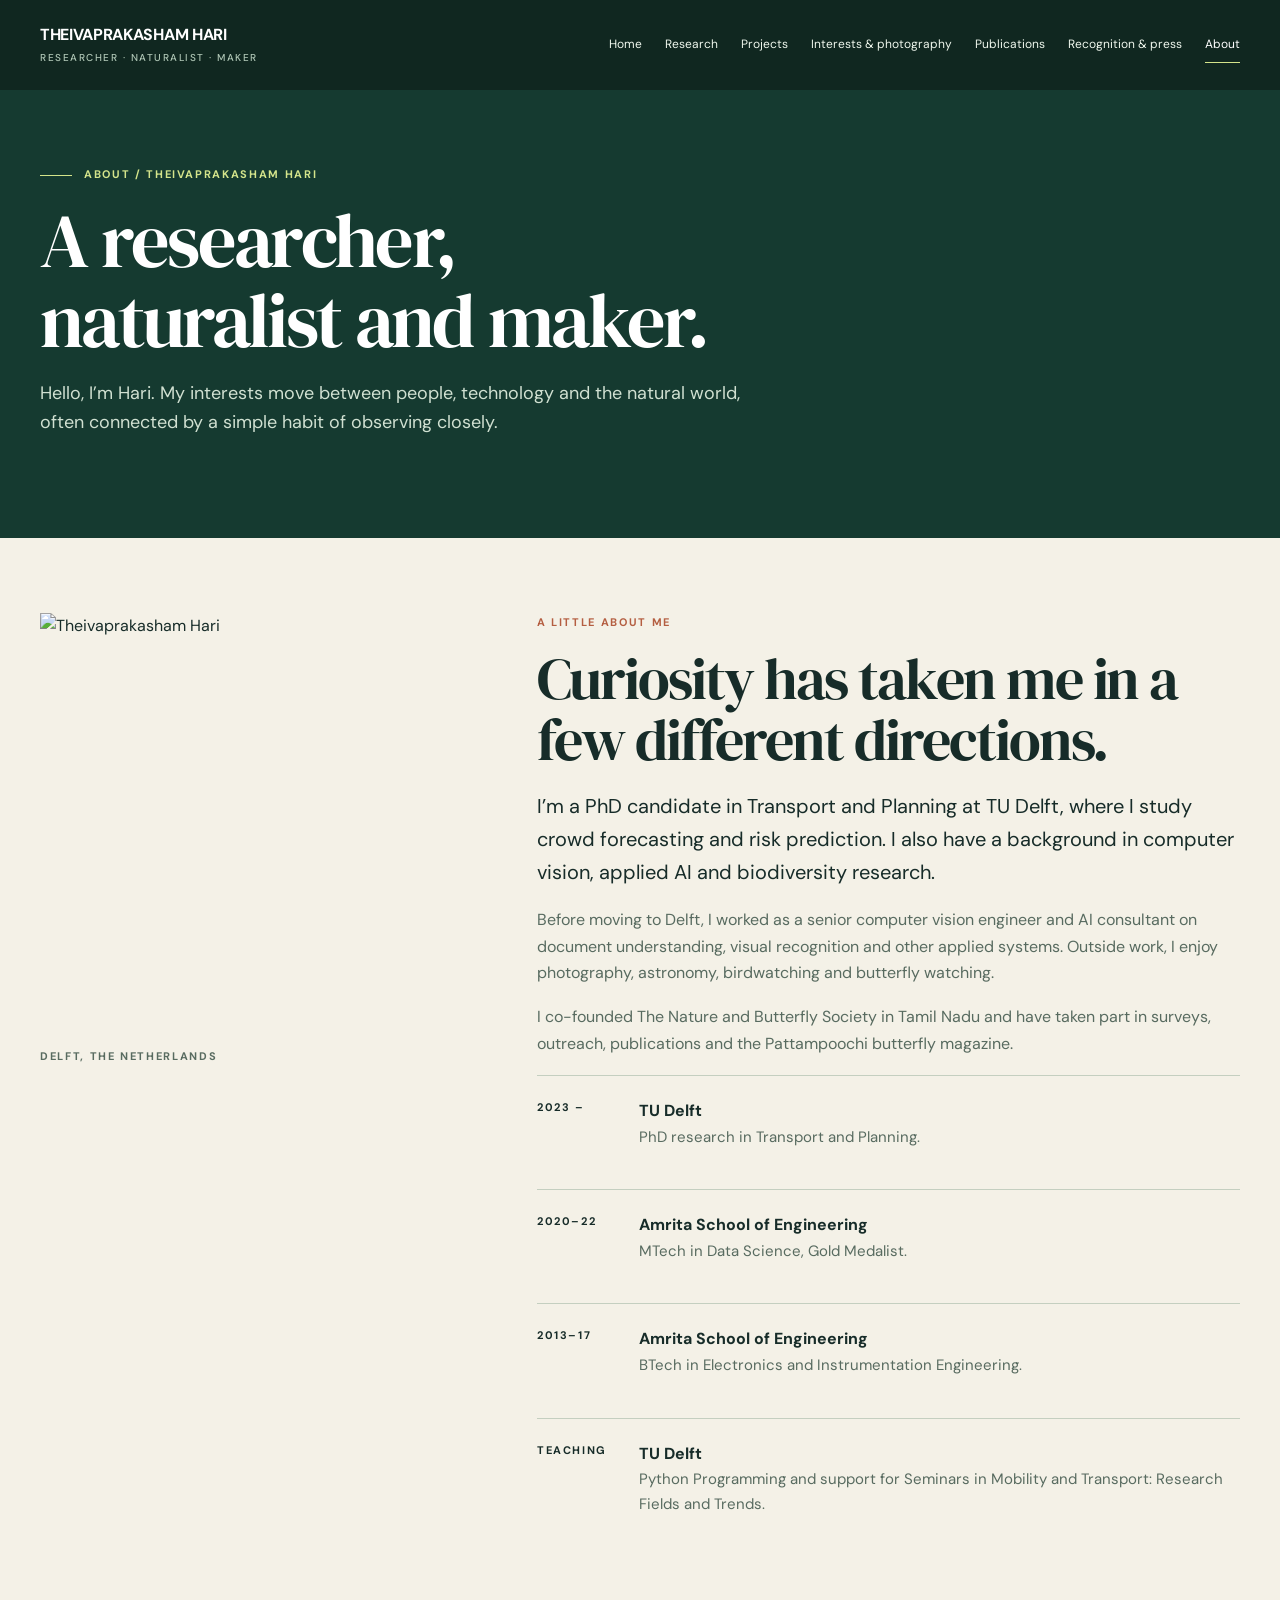
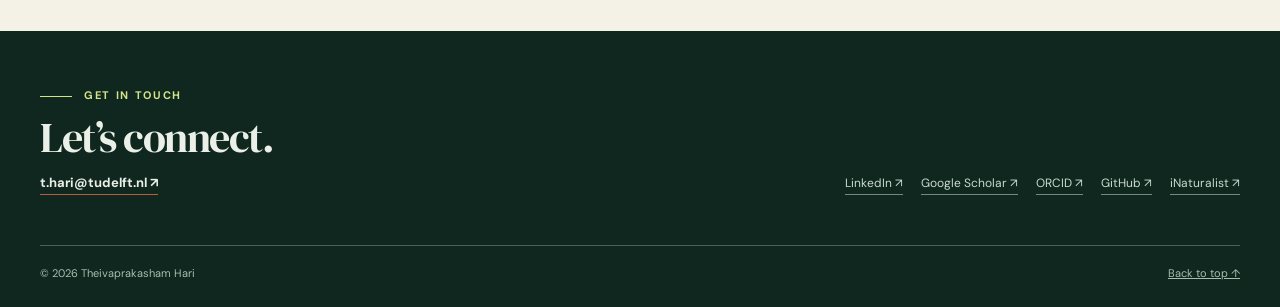
==== about.html @ 472407fd "Improve navigation contrast and photo captions" ====
<!doctype html><html lang="en"><head><meta charset="utf-8"><meta name="viewport" content="width=device-width,initial-scale=1"><meta name="description" content="Theivaprakasham Hari’s personal portfolio: research, photography, nature, projects and publications."><meta name="theme-color" content="#102720"><title>About | Theivaprakasham Hari</title><link rel="preconnect" href="https://fonts.googleapis.com"><link rel="preconnect" href="https://fonts.gstatic.com" crossorigin><link href="https://fonts.googleapis.com/css2?family=DM+Sans:wght@400;500;600;700&family=DM+Serif+Display:ital@0;1&display=swap" rel="stylesheet"><link rel="stylesheet" href="style.css?v=20261116-nav"></head><body><a class="skip" href="#main">Skip to content</a><header class="top"><div class="wrap topline"><a class="brand" href="index.html">THEIVAPRAKASHAM HARI<small>Researcher · Naturalist · Maker</small></a><nav class="nav" aria-label="Main navigation"><a href="index.html">Home</a><a href="research.html">Research</a><a href="projects.html">Projects</a><a href="interests.html">Interests & photography</a><a href="publications.html">Publications</a><a href="recognition.html">Recognition & press</a><a href="about.html" aria-current="page">About</a></nav><details class="mobile"><summary>Menu</summary><nav aria-label="Mobile navigation"><a href="index.html">Home</a><a href="research.html">Research</a><a href="projects.html">Projects</a><a href="interests.html">Interests & photography</a><a href="publications.html">Publications</a><a href="recognition.html">Recognition & press</a><a href="about.html" aria-current="page">About</a></nav></details></div></header><main id="main"><header class="pagehead"><div class="wrap"><div class="eyebrow">About / Theivaprakasham Hari</div><h1>A researcher,<br>naturalist and maker.</h1><p>Hello, I’m Hari. My interests move between people, technology and the natural world, often connected by a simple habit of observing closely.</p></div></header><section class="section"><div class="wrap about-cols"><div><img class="portrait" src="https://avatars.githubusercontent.com/u/139249058?v=4" alt="Theivaprakasham Hari" loading="lazy"><p class="meta muted" style="margin-top:14px">Delft, the Netherlands</p></div><div><div class="kicker">A little about me</div><h2>Curiosity has taken me in a few different directions.</h2><p class="lead">I’m a PhD candidate in Transport and Planning at TU Delft, where I study crowd forecasting and risk prediction. I also have a background in computer vision, applied AI and biodiversity research.</p><p class="muted">Before moving to Delft, I worked as a senior computer vision engineer and AI consultant on document understanding, visual recognition and other applied systems. Outside work, I enjoy photography, astronomy, birdwatching and butterfly watching.</p><p class="muted">I co-founded The Nature and Butterfly Society in Tamil Nadu and have taken part in surveys, outreach, publications and the Pattampoochi butterfly magazine.</p><div class="milestone"><div class="meta">2023 –</div><div><strong>TU Delft</strong><p>PhD research in Transport and Planning.</p></div></div><div class="milestone"><div class="meta">2020–22</div><div><strong>Amrita School of Engineering</strong><p>MTech in Data Science, Gold Medalist.</p></div></div><div class="milestone"><div class="meta">2013–17</div><div><strong>Amrita School of Engineering</strong><p>BTech in Electronics and Instrumentation Engineering.</p></div></div><div class="milestone"><div class="meta">Teaching</div><div><strong>TU Delft</strong><p>Python Programming and support for Seminars in Mobility and Transport: Research Fields and Trends.</p></div></div></div></div></section></main><footer class="footer"><div class="wrap"><div class="footer-grid"><div><div class="eyebrow">Get in touch</div><h2>Let’s connect.</h2><a class="textlink" href="mailto:t.hari@tudelft.nl">t.hari@tudelft.nl ↗</a></div><div class="footer-nav"><a href="https://www.linkedin.com/in/theivaprakasham">LinkedIn ↗</a><a href="https://scholar.google.com/citations?user=qVr1HmcAAAAJ">Google Scholar ↗</a><a href="https://orcid.org/0000-0002-0603-8830">ORCID ↗</a><a href="https://github.com/theivaprakashamh">GitHub ↗</a><a href="https://www.inaturalist.org/users/theivaprakashamhari">iNaturalist ↗</a></div></div><div class="footnote"><span>© 2026 Theivaprakasham Hari</span><a href="#main">Back to top ↑</a></div></div></footer></body></html>
---- style.css ----
:root{--ink:#172c29;--forest:#153a30;--cream:#f4f1e7;--sage:#d5dfce;--lime:#d4e48b;--rust:#b45e41;--muted:#586b60;--line:#c4cfc0;--dark:#102720}*{box-sizing:border-box}html{scroll-behavior:smooth}body{margin:0;background:var(--cream);color:var(--ink);font:16px/1.65 'DM Sans',Arial,sans-serif}a{color:inherit}img{max-width:100%;display:block}a:focus-visible,summary:focus-visible{outline:3px solid #c16747;outline-offset:4px}.wrap{width:min(1280px,calc(100% - 80px));margin:auto}.top{background:#102720;color:#fff}.topline{min-height:90px;display:flex;align-items:center;justify-content:space-between;gap:35px}.brand{font-weight:700;text-decoration:none;line-height:1.12;white-space:nowrap;letter-spacing:-.02em}.brand small{display:block;margin-top:8px;text-transform:uppercase;color:#afc6b5;font-size:10px;letter-spacing:.15em;font-weight:500}.nav{display:flex;align-items:center;gap:23px}.nav a{font-size:12px;text-decoration:none;color:#eff7ed;white-space:nowrap;padding:8px 0;border-bottom:1px solid transparent}.nav a:hover,.nav a[aria-current=page]{border-color:var(--lime);color:white}.mobile{display:none}.hero{background:var(--dark);color:#fff}.hero-grid{display:grid;grid-template-columns:1.12fr .88fr;gap:50px;align-items:center;padding:72px 0 85px}.eyebrow,.kicker,.meta{font-size:11px;font-weight:700;text-transform:uppercase;letter-spacing:.15em}.eyebrow{color:var(--lime)}.eyebrow:before{content:'';display:inline-block;width:32px;height:1px;background:currentColor;vertical-align:middle;margin-right:12px}h1,h2,h3{font-family:'DM Serif Display',Georgia,serif;font-weight:400;letter-spacing:-.035em;line-height:1.05}h1{font-size:clamp(55px,6.7vw,100px);margin:24px 0}h1 em,h2 em{font-weight:400;color:#d4e48b}h2{font-size:clamp(39px,4.5vw,62px);margin:0 0 20px}h3{font-size:29px;margin:0 0 13px}p{margin:0 0 18px}.hero p{font-size:18px;color:#c8d9cb;max-width:580px}.photo-hero{height:490px;position:relative}.photo-hero img{width:100%;height:100%;object-fit:cover}.photo-hero:before{content:'';position:absolute;border:1px solid #c6dc9a;inset:-14px 14px 14px -14px;pointer-events:none}.photo-caption{position:absolute;bottom:0;left:0;background:var(--lime);color:#223b2d;padding:10px 14px;font-size:11px;font-weight:600}.photo-caption a{text-decoration:none}.intro{padding:80px 0 55px}.intro .lead{font-size:19px;max-width:780px;color:var(--muted)}.section{padding:75px 0}.section.alt{background:#e3eadb}.section.dark{background:var(--forest);color:white}.section.dark .muted{color:#c6d6ca}.section-head{display:flex;justify-content:space-between;align-items:end;gap:25px;margin-bottom:38px}.section-head p{max-width:500px;color:var(--muted)}.kicker{color:var(--rust);margin-bottom:18px}.lead{font-size:20px;line-height:1.65}.muted{color:var(--muted)}.button{display:inline-flex;align-items:center;gap:20px;padding:13px 20px;border:1px solid var(--ink);border-radius:100px;font-size:13px;font-weight:700;text-decoration:none}.button.light{background:var(--lime);border-color:var(--lime);color:var(--dark)}.button:hover{background:var(--ink);color:white}.hero-actions{display:flex;gap:15px;align-items:center;flex-wrap:wrap;margin-top:28px}.hero-actions .textlink{color:#d4e3d2}.textlink{font-size:13px;font-weight:700;text-decoration:none;border-bottom:1px solid var(--rust);padding-bottom:3px}.textlink:hover{border-color:currentColor}.feature-grid{display:grid;grid-template-columns:repeat(3,1fr);gap:22px}.feature-card{border-top:1px solid #8da297;padding-top:20px;min-height:200px}.feature-card .meta{color:#71877a;margin-bottom:20px}.feature-card h3{font-size:28px}.feature-card p{font-size:14px;color:var(--muted)}.image-band{display:grid;grid-template-columns:1.15fr .85fr;background:#dbe5d2}.image-band figure{margin:0;min-height:420px}.image-band img{width:100%;height:100%;max-height:530px;object-fit:cover}.image-copy{padding:clamp(35px,5vw,75px);display:flex;flex-direction:column;justify-content:center}.image-copy p{color:var(--muted)}.pagehead{background:var(--forest);color:#fff;padding:75px 0 82px}.pagehead h1{font-size:clamp(48px,6vw,76px);margin:18px 0}.pagehead p{color:#d0e0d1;max-width:740px;font-size:18px}.split{display:grid;grid-template-columns:.68fr 1.32fr;gap:70px}.split h2{font-size:clamp(36px,4vw,55px)}.stack{border-top:1px solid var(--line)}.row{display:grid;grid-template-columns:150px 1fr;gap:30px;padding:27px 0;border-bottom:1px solid var(--line)}.row .meta{color:#718477}.row h3{font-size:26px}.row p{font-size:15px;color:var(--muted);max-width:680px}.row .textlink{display:inline-block;margin-top:2px}.grid2{display:grid;grid-template-columns:repeat(2,1fr);gap:22px}.project{background:#e5ebdd;padding:32px;display:flex;flex-direction:column;min-height:260px}.project:nth-child(3n+2){background:#efdfcf}.project:nth-child(3n){background:#d8e3d4}.project p{color:var(--muted);font-size:15px}.project .textlink{align-self:flex-start;margin-top:auto}.gallery{display:grid;grid-template-columns:1.05fr .95fr;gap:24px}.gallery figure{margin:0}.gallery img{width:100%;height:400px;object-fit:cover}.gallery figure:nth-child(2) img{object-position:center}.gallery figcaption{font-size:12px;color:#60776b;padding:12px 0;line-height:1.6}.interest-list{display:grid;grid-template-columns:repeat(2,1fr);gap:0 50px}.interest{border-top:1px solid var(--line);padding:28px 0}.interest p{color:var(--muted)}.callout{background:var(--dark);color:white;padding:42px}.callout h3{color:var(--lime);font-size:36px}.callout p{color:#c9d9ce}.portrait{width:100%;aspect-ratio:1/1;object-fit:cover;max-width:420px}.about-cols{display:grid;grid-template-columns:.75fr 1.25fr;gap:75px}.milestone{display:grid;grid-template-columns:80px 1fr;gap:22px;border-top:1px solid var(--line);padding:22px 0}.milestone p{font-size:15px;color:var(--muted)}.footer{background:var(--dark);color:#eaf0e8;padding:55px 0 25px}.footer-grid{display:flex;justify-content:space-between;gap:25px;align-items:end}.footer h2{font-size:42px;margin:10px 0}.footer-nav{display:flex;gap:18px;flex-wrap:wrap}.footer-nav a{font-size:12px;color:#c9dacd;text-decoration:none;border-bottom:1px solid #6f8d7a}.footnote{margin-top:50px;border-top:1px solid #466257;padding-top:18px;font-size:11px;color:#a7beac;display:flex;justify-content:space-between}.skip{position:absolute;top:-100px;background:white;color:black;z-index:20;padding:10px}.skip:focus{top:0}@media(max-width:1050px){.nav{gap:12px}.nav a{font-size:11px}}@media(max-width:850px){.wrap{width:calc(100% - 40px)}.topline{min-height:72px}.nav{display:none}.mobile{display:block;position:relative}.mobile summary{cursor:pointer;list-style:none;border:1px solid #789185;border-radius:30px;padding:7px 14px;font-size:13px}.mobile summary::-webkit-details-marker{display:none}.mobile nav{position:absolute;z-index:10;right:0;top:43px;background:#17382d;padding:16px 25px;min-width:225px;box-shadow:0 15px 30px #0004}.mobile nav a{display:block;text-decoration:none;padding:9px 0;color:white;font-size:14px}.mobile a[aria-current=page]{color:var(--lime)}.hero-grid{grid-template-columns:1fr;gap:45px;padding:58px 0 55px}.photo-hero{height:350px}.section{padding:58px 0}.intro{padding:55px 0 35px}.feature-grid{grid-template-columns:1fr}.feature-card{min-height:0;padding-bottom:20px}.image-band,.split,.about-cols{grid-template-columns:1fr;gap:0}.image-band figure{min-height:280px}.image-band img{height:320px}.split>div:first-child{margin-bottom:25px}.gallery img{height:300px}.pagehead{padding:55px 0 60px}.footer-grid{align-items:start;flex-direction:column}}@media(max-width:540px){.grid2,.gallery,.interest-list{grid-template-columns:1fr}.row{grid-template-columns:1fr;gap:8px}.gallery img{height:310px}.hero h1{font-size:54px}.section-head{display:block}.photo-hero{height:300px}.footnote{gap:20px;flex-wrap:wrap}}@media(prefers-reduced-motion:reduce){html{scroll-behavior:auto}}
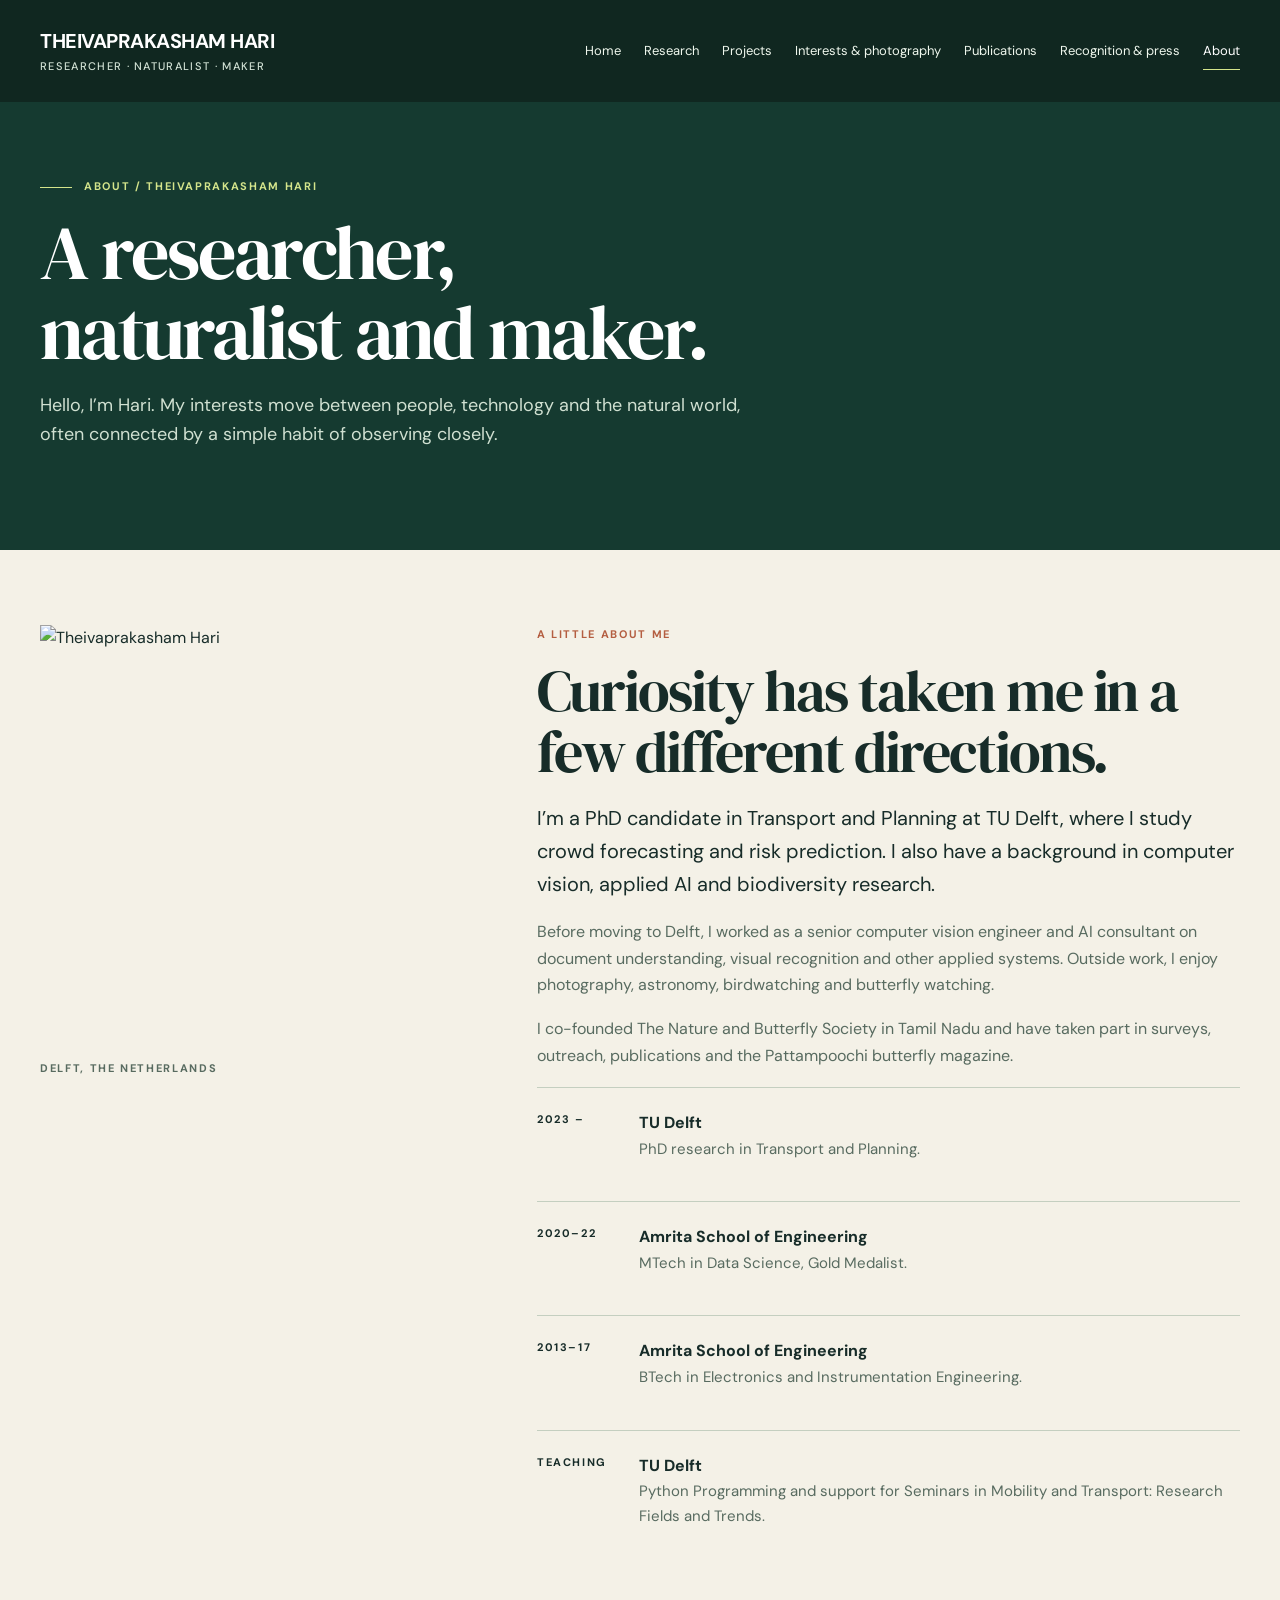
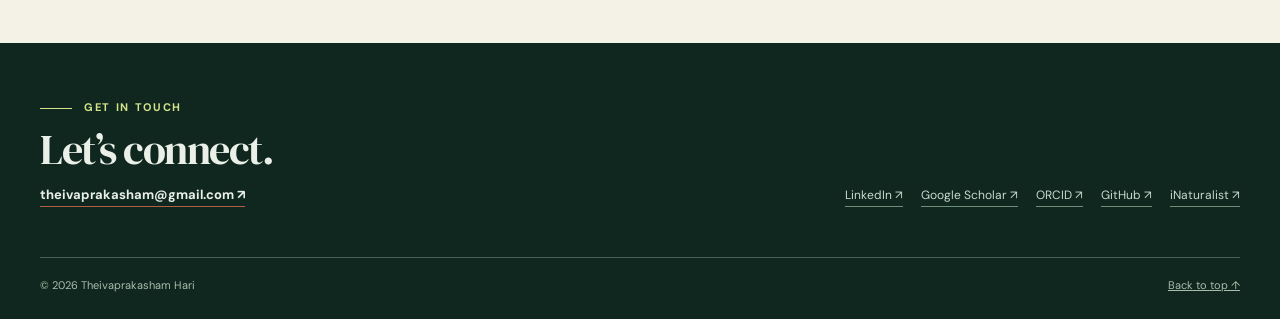
==== commit ff36f7f6: "Refresh personal introduction and responsive navigation" ====
--- a/about.html
+++ b/about.html
@@ -1 +1 @@
-<!doctype html><html lang="en"><head><meta charset="utf-8"><meta name="viewport" content="width=device-width,initial-scale=1"><meta name="description" content="Theivaprakasham Hari’s personal portfolio: research, photography, nature, projects and publications."><meta name="theme-color" content="#102720"><title>About | Theivaprakasham Hari</title><link rel="preconnect" href="https://fonts.googleapis.com"><link rel="preconnect" href="https://fonts.gstatic.com" crossorigin><link href="https://fonts.googleapis.com/css2?family=DM+Sans:wght@400;500;600;700&family=DM+Serif+Display:ital@0;1&display=swap" rel="stylesheet"><link rel="stylesheet" href="style.css?v=20261116-nav"></head><body><a class="skip" href="#main">Skip to content</a><header class="top"><div class="wrap topline"><a class="brand" href="index.html">THEIVAPRAKASHAM HARI<small>Researcher · Naturalist · Maker</small></a><nav class="nav" aria-label="Main navigation"><a href="index.html">Home</a><a href="research.html">Research</a><a href="projects.html">Projects</a><a href="interests.html">Interests & photography</a><a href="publications.html">Publications</a><a href="recognition.html">Recognition & press</a><a href="about.html" aria-current="page">About</a></nav><details class="mobile"><summary>Menu</summary><nav aria-label="Mobile navigation"><a href="index.html">Home</a><a href="research.html">Research</a><a href="projects.html">Projects</a><a href="interests.html">Interests & photography</a><a href="publications.html">Publications</a><a href="recognition.html">Recognition & press</a><a href="about.html" aria-current="page">About</a></nav></details></div></header><main id="main"><header class="pagehead"><div class="wrap"><div class="eyebrow">About / Theivaprakasham Hari</div><h1>A researcher,<br>naturalist and maker.</h1><p>Hello, I’m Hari. My interests move between people, technology and the natural world, often connected by a simple habit of observing closely.</p></div></header><section class="section"><div class="wrap about-cols"><div><img class="portrait" src="https://avatars.githubusercontent.com/u/139249058?v=4" alt="Theivaprakasham Hari" loading="lazy"><p class="meta muted" style="margin-top:14px">Delft, the Netherlands</p></div><div><div class="kicker">A little about me</div><h2>Curiosity has taken me in a few different directions.</h2><p class="lead">I’m a PhD candidate in Transport and Planning at TU Delft, where I study crowd forecasting and risk prediction. I also have a background in computer vision, applied AI and biodiversity research.</p><p class="muted">Before moving to Delft, I worked as a senior computer vision engineer and AI consultant on document understanding, visual recognition and other applied systems. Outside work, I enjoy photography, astronomy, birdwatching and butterfly watching.</p><p class="muted">I co-founded The Nature and Butterfly Society in Tamil Nadu and have taken part in surveys, outreach, publications and the Pattampoochi butterfly magazine.</p><div class="milestone"><div class="meta">2023 –</div><div><strong>TU Delft</strong><p>PhD research in Transport and Planning.</p></div></div><div class="milestone"><div class="meta">2020–22</div><div><strong>Amrita School of Engineering</strong><p>MTech in Data Science, Gold Medalist.</p></div></div><div class="milestone"><div class="meta">2013–17</div><div><strong>Amrita School of Engineering</strong><p>BTech in Electronics and Instrumentation Engineering.</p></div></div><div class="milestone"><div class="meta">Teaching</div><div><strong>TU Delft</strong><p>Python Programming and support for Seminars in Mobility and Transport: Research Fields and Trends.</p></div></div></div></div></section></main><footer class="footer"><div class="wrap"><div class="footer-grid"><div><div class="eyebrow">Get in touch</div><h2>Let’s connect.</h2><a class="textlink" href="mailto:t.hari@tudelft.nl">t.hari@tudelft.nl ↗</a></div><div class="footer-nav"><a href="https://www.linkedin.com/in/theivaprakasham">LinkedIn ↗</a><a href="https://scholar.google.com/citations?user=qVr1HmcAAAAJ">Google Scholar ↗</a><a href="https://orcid.org/0000-0002-0603-8830">ORCID ↗</a><a href="https://github.com/theivaprakashamh">GitHub ↗</a><a href="https://www.inaturalist.org/users/theivaprakashamhari">iNaturalist ↗</a></div></div><div class="footnote"><span>© 2026 Theivaprakasham Hari</span><a href="#main">Back to top ↑</a></div></div></footer></body></html>+<!doctype html><html lang="en"><head><meta charset="utf-8"><meta name="viewport" content="width=device-width,initial-scale=1"><meta name="description" content="Theivaprakasham Hari’s personal portfolio: research, photography, nature, projects and publications."><meta name="theme-color" content="#102720"><title>About | Theivaprakasham Hari</title><link rel="preconnect" href="https://fonts.googleapis.com"><link rel="preconnect" href="https://fonts.gstatic.com" crossorigin><link href="https://fonts.googleapis.com/css2?family=DM+Sans:wght@400;500;600;700&family=DM+Serif+Display:ital@0;1&display=swap" rel="stylesheet"><link rel="stylesheet" href="style.css?v=20261116-personal"></head><body><a class="skip" href="#main">Skip to content</a><header class="top"><div class="wrap topline"><a class="brand" href="index.html?v=20261116-personal">THEIVAPRAKASHAM HARI<small>Researcher · Naturalist · Maker</small></a><nav class="nav" aria-label="Main navigation"><a href="index.html?v=20261116-personal">Home</a><a href="research.html?v=20261116-personal">Research</a><a href="projects.html?v=20261116-personal">Projects</a><a href="interests.html?v=20261116-personal">Interests & photography</a><a href="publications.html?v=20261116-personal">Publications</a><a href="recognition.html?v=20261116-personal">Recognition & press</a><a href="about.html?v=20261116-personal" aria-current="page">About</a></nav><details class="mobile"><summary>Menu</summary><nav aria-label="Mobile navigation"><a href="index.html?v=20261116-personal">Home</a><a href="research.html?v=20261116-personal">Research</a><a href="projects.html?v=20261116-personal">Projects</a><a href="interests.html?v=20261116-personal">Interests & photography</a><a href="publications.html?v=20261116-personal">Publications</a><a href="recognition.html?v=20261116-personal">Recognition & press</a><a href="about.html?v=20261116-personal" aria-current="page">About</a></nav></details></div></header><main id="main"><header class="pagehead"><div class="wrap"><div class="eyebrow">About / Theivaprakasham Hari</div><h1>A researcher,<br>naturalist and maker.</h1><p>Hello, I’m Hari. My interests move between people, technology and the natural world, often connected by a simple habit of observing closely.</p></div></header><section class="section"><div class="wrap about-cols"><div><img class="portrait" src="https://avatars.githubusercontent.com/u/139249058?v=4" alt="Theivaprakasham Hari" loading="lazy"><p class="meta muted" style="margin-top:14px">Delft, the Netherlands</p></div><div><div class="kicker">A little about me</div><h2>Curiosity has taken me in a few different directions.</h2><p class="lead">I’m a PhD candidate in Transport and Planning at TU Delft, where I study crowd forecasting and risk prediction. I also have a background in computer vision, applied AI and biodiversity research.</p><p class="muted">Before moving to Delft, I worked as a senior computer vision engineer and AI consultant on document understanding, visual recognition and other applied systems. Outside work, I enjoy photography, astronomy, birdwatching and butterfly watching.</p><p class="muted">I co-founded The Nature and Butterfly Society in Tamil Nadu and have taken part in surveys, outreach, publications and the Pattampoochi butterfly magazine.</p><div class="milestone"><div class="meta">2023 –</div><div><strong>TU Delft</strong><p>PhD research in Transport and Planning.</p></div></div><div class="milestone"><div class="meta">2020–22</div><div><strong>Amrita School of Engineering</strong><p>MTech in Data Science, Gold Medalist.</p></div></div><div class="milestone"><div class="meta">2013–17</div><div><strong>Amrita School of Engineering</strong><p>BTech in Electronics and Instrumentation Engineering.</p></div></div><div class="milestone"><div class="meta">Teaching</div><div><strong>TU Delft</strong><p>Python Programming and support for Seminars in Mobility and Transport: Research Fields and Trends.</p></div></div></div></div></section></main><footer class="footer"><div class="wrap"><div class="footer-grid"><div><div class="eyebrow">Get in touch</div><h2>Let’s connect.</h2><a class="textlink" href="mailto:theivaprakasham@gmail.com">theivaprakasham@gmail.com ↗</a></div><div class="footer-nav"><a href="https://www.linkedin.com/in/theivaprakasham">LinkedIn ↗</a><a href="https://scholar.google.com/citations?user=qVr1HmcAAAAJ">Google Scholar ↗</a><a href="https://orcid.org/0000-0002-0603-8830">ORCID ↗</a><a href="https://github.com/theivaprakashamh">GitHub ↗</a><a href="https://www.inaturalist.org/users/theivaprakashamhari">iNaturalist ↗</a></div></div><div class="footnote"><span>© 2026 Theivaprakasham Hari</span><a href="#main">Back to top ↑</a></div></div></footer></body></html>
--- a/style.css
+++ b/style.css
@@ -1,2 +1,27 @@
 
 :root{--ink:#172c29;--forest:#153a30;--cream:#f4f1e7;--sage:#d5dfce;--lime:#d4e48b;--rust:#b45e41;--muted:#586b60;--line:#c4cfc0;--dark:#102720}*{box-sizing:border-box}html{scroll-behavior:smooth}body{margin:0;background:var(--cream);color:var(--ink);font:16px/1.65 'DM Sans',Arial,sans-serif}a{color:inherit}img{max-width:100%;display:block}a:focus-visible,summary:focus-visible{outline:3px solid #c16747;outline-offset:4px}.wrap{width:min(1280px,calc(100% - 80px));margin:auto}.top{background:#102720;color:#fff}.topline{min-height:90px;display:flex;align-items:center;justify-content:space-between;gap:35px}.brand{font-weight:700;text-decoration:none;line-height:1.12;white-space:nowrap;letter-spacing:-.02em}.brand small{display:block;margin-top:8px;text-transform:uppercase;color:#afc6b5;font-size:10px;letter-spacing:.15em;font-weight:500}.nav{display:flex;align-items:center;gap:23px}.nav a{font-size:12px;text-decoration:none;color:#eff7ed;white-space:nowrap;padding:8px 0;border-bottom:1px solid transparent}.nav a:hover,.nav a[aria-current=page]{border-color:var(--lime);color:white}.mobile{display:none}.hero{background:var(--dark);color:#fff}.hero-grid{display:grid;grid-template-columns:1.12fr .88fr;gap:50px;align-items:center;padding:72px 0 85px}.eyebrow,.kicker,.meta{font-size:11px;font-weight:700;text-transform:uppercase;letter-spacing:.15em}.eyebrow{color:var(--lime)}.eyebrow:before{content:'';display:inline-block;width:32px;height:1px;background:currentColor;vertical-align:middle;margin-right:12px}h1,h2,h3{font-family:'DM Serif Display',Georgia,serif;font-weight:400;letter-spacing:-.035em;line-height:1.05}h1{font-size:clamp(55px,6.7vw,100px);margin:24px 0}h1 em,h2 em{font-weight:400;color:#d4e48b}h2{font-size:clamp(39px,4.5vw,62px);margin:0 0 20px}h3{font-size:29px;margin:0 0 13px}p{margin:0 0 18px}.hero p{font-size:18px;color:#c8d9cb;max-width:580px}.photo-hero{height:490px;position:relative}.photo-hero img{width:100%;height:100%;object-fit:cover}.photo-hero:before{content:'';position:absolute;border:1px solid #c6dc9a;inset:-14px 14px 14px -14px;pointer-events:none}.photo-caption{position:absolute;bottom:0;left:0;background:var(--lime);color:#223b2d;padding:10px 14px;font-size:11px;font-weight:600}.photo-caption a{text-decoration:none}.intro{padding:80px 0 55px}.intro .lead{font-size:19px;max-width:780px;color:var(--muted)}.section{padding:75px 0}.section.alt{background:#e3eadb}.section.dark{background:var(--forest);color:white}.section.dark .muted{color:#c6d6ca}.section-head{display:flex;justify-content:space-between;align-items:end;gap:25px;margin-bottom:38px}.section-head p{max-width:500px;color:var(--muted)}.kicker{color:var(--rust);margin-bottom:18px}.lead{font-size:20px;line-height:1.65}.muted{color:var(--muted)}.button{display:inline-flex;align-items:center;gap:20px;padding:13px 20px;border:1px solid var(--ink);border-radius:100px;font-size:13px;font-weight:700;text-decoration:none}.button.light{background:var(--lime);border-color:var(--lime);color:var(--dark)}.button:hover{background:var(--ink);color:white}.hero-actions{display:flex;gap:15px;align-items:center;flex-wrap:wrap;margin-top:28px}.hero-actions .textlink{color:#d4e3d2}.textlink{font-size:13px;font-weight:700;text-decoration:none;border-bottom:1px solid var(--rust);padding-bottom:3px}.textlink:hover{border-color:currentColor}.feature-grid{display:grid;grid-template-columns:repeat(3,1fr);gap:22px}.feature-card{border-top:1px solid #8da297;padding-top:20px;min-height:200px}.feature-card .meta{color:#71877a;margin-bottom:20px}.feature-card h3{font-size:28px}.feature-card p{font-size:14px;color:var(--muted)}.image-band{display:grid;grid-template-columns:1.15fr .85fr;background:#dbe5d2}.image-band figure{margin:0;min-height:420px}.image-band img{width:100%;height:100%;max-height:530px;object-fit:cover}.image-copy{padding:clamp(35px,5vw,75px);display:flex;flex-direction:column;justify-content:center}.image-copy p{color:var(--muted)}.pagehead{background:var(--forest);color:#fff;padding:75px 0 82px}.pagehead h1{font-size:clamp(48px,6vw,76px);margin:18px 0}.pagehead p{color:#d0e0d1;max-width:740px;font-size:18px}.split{display:grid;grid-template-columns:.68fr 1.32fr;gap:70px}.split h2{font-size:clamp(36px,4vw,55px)}.stack{border-top:1px solid var(--line)}.row{display:grid;grid-template-columns:150px 1fr;gap:30px;padding:27px 0;border-bottom:1px solid var(--line)}.row .meta{color:#718477}.row h3{font-size:26px}.row p{font-size:15px;color:var(--muted);max-width:680px}.row .textlink{display:inline-block;margin-top:2px}.grid2{display:grid;grid-template-columns:repeat(2,1fr);gap:22px}.project{background:#e5ebdd;padding:32px;display:flex;flex-direction:column;min-height:260px}.project:nth-child(3n+2){background:#efdfcf}.project:nth-child(3n){background:#d8e3d4}.project p{color:var(--muted);font-size:15px}.project .textlink{align-self:flex-start;margin-top:auto}.gallery{display:grid;grid-template-columns:1.05fr .95fr;gap:24px}.gallery figure{margin:0}.gallery img{width:100%;height:400px;object-fit:cover}.gallery figure:nth-child(2) img{object-position:center}.gallery figcaption{font-size:12px;color:#60776b;padding:12px 0;line-height:1.6}.interest-list{display:grid;grid-template-columns:repeat(2,1fr);gap:0 50px}.interest{border-top:1px solid var(--line);padding:28px 0}.interest p{color:var(--muted)}.callout{background:var(--dark);color:white;padding:42px}.callout h3{color:var(--lime);font-size:36px}.callout p{color:#c9d9ce}.portrait{width:100%;aspect-ratio:1/1;object-fit:cover;max-width:420px}.about-cols{display:grid;grid-template-columns:.75fr 1.25fr;gap:75px}.milestone{display:grid;grid-template-columns:80px 1fr;gap:22px;border-top:1px solid var(--line);padding:22px 0}.milestone p{font-size:15px;color:var(--muted)}.footer{background:var(--dark);color:#eaf0e8;padding:55px 0 25px}.footer-grid{display:flex;justify-content:space-between;gap:25px;align-items:end}.footer h2{font-size:42px;margin:10px 0}.footer-nav{display:flex;gap:18px;flex-wrap:wrap}.footer-nav a{font-size:12px;color:#c9dacd;text-decoration:none;border-bottom:1px solid #6f8d7a}.footnote{margin-top:50px;border-top:1px solid #466257;padding-top:18px;font-size:11px;color:#a7beac;display:flex;justify-content:space-between}.skip{position:absolute;top:-100px;background:white;color:black;z-index:20;padding:10px}.skip:focus{top:0}@media(max-width:1050px){.nav{gap:12px}.nav a{font-size:11px}}@media(max-width:850px){.wrap{width:calc(100% - 40px)}.topline{min-height:72px}.nav{display:none}.mobile{display:block;position:relative}.mobile summary{cursor:pointer;list-style:none;border:1px solid #789185;border-radius:30px;padding:7px 14px;font-size:13px}.mobile summary::-webkit-details-marker{display:none}.mobile nav{position:absolute;z-index:10;right:0;top:43px;background:#17382d;padding:16px 25px;min-width:225px;box-shadow:0 15px 30px #0004}.mobile nav a{display:block;text-decoration:none;padding:9px 0;color:white;font-size:14px}.mobile a[aria-current=page]{color:var(--lime)}.hero-grid{grid-template-columns:1fr;gap:45px;padding:58px 0 55px}.photo-hero{height:350px}.section{padding:58px 0}.intro{padding:55px 0 35px}.feature-grid{grid-template-columns:1fr}.feature-card{min-height:0;padding-bottom:20px}.image-band,.split,.about-cols{grid-template-columns:1fr;gap:0}.image-band figure{min-height:280px}.image-band img{height:320px}.split>div:first-child{margin-bottom:25px}.gallery img{height:300px}.pagehead{padding:55px 0 60px}.footer-grid{align-items:start;flex-direction:column}}@media(max-width:540px){.grid2,.gallery,.interest-list{grid-template-columns:1fr}.row{grid-template-columns:1fr;gap:8px}.gallery img{height:310px}.hero h1{font-size:54px}.section-head{display:block}.photo-hero{height:300px}.footnote{gap:20px;flex-wrap:wrap}}@media(prefers-reduced-motion:reduce){html{scroll-behavior:auto}}
+
+
+/* Personal identity and responsive navigation */
+.topline{min-height:102px;gap:26px}
+.brand{font-size:20px;letter-spacing:-.025em;color:#fff}
+.brand small{font-size:11px;letter-spacing:.12em;color:#d1e1d4}
+.nav a{font-size:13px;color:#eff7ed}
+.hero-grid>div,.split>div,.about-cols>div{min-width:0}
+.hero-title span{font-size:clamp(2.15rem,4.5vw,4.65rem);letter-spacing:-.045em;overflow-wrap:anywhere}
+.hero-title em{font-size:clamp(2.75rem,5.5vw,5.6rem)}
+.photo-hero{isolation:isolate}
+.photo-hero img{position:relative;z-index:1}
+.photo-caption{z-index:2}
+.field-trail{position:absolute;z-index:2;width:125px;height:220px;right:-38px;top:-40px;color:#d4e48b;pointer-events:none;filter:drop-shadow(0 1px 2px #102720)}
+.field-trail path{stroke-dashoffset:150;animation:trace 16s linear infinite}
+.field-trail circle{animation:twinkle 4s ease-in-out infinite alternate}
+.field-trail circle:nth-of-type(2){animation-delay:-1.5s}
+@keyframes trace{to{stroke-dashoffset:0}}
+@keyframes twinkle{from{opacity:.45}to{opacity:1}}
+.feature-card{transition:transform .25s ease,border-color .25s ease}
+.feature-card:hover{transform:translateY(-5px);border-color:var(--rust)}
+@media(max-width:1160px){.nav{display:none}.mobile{display:block;position:relative}.mobile summary{cursor:pointer;list-style:none;border:1px solid #a8bfb0;border-radius:30px;padding:8px 15px;font-size:14px}.mobile summary::-webkit-details-marker{display:none}.mobile nav{position:absolute;z-index:10;right:0;top:45px;background:#17382d;padding:16px 25px;min-width:225px;box-shadow:0 15px 30px #0004}.mobile nav a{display:block;text-decoration:none;padding:9px 0;color:white;font-size:15px}.mobile a[aria-current=page]{color:var(--lime)}}
+@media(max-width:850px){.topline{min-height:82px}.brand{font-size:19px}.hero-title span{font-size:clamp(2.2rem,7vw,4.4rem)}.field-trail{right:-14px;width:95px;height:165px}.hero-grid{gap:45px}}
+@media(max-width:540px){.wrap{width:calc(100% - 32px)}.topline{gap:10px}.brand{font-size:clamp(15px,4.3vw,19px)}.brand small{font-size:10px;letter-spacing:.08em}.mobile summary{font-size:13px;padding:7px 11px}.hero-title span{font-size:clamp(1.85rem,8.7vw,2.9rem)}.hero-title em{font-size:clamp(2.45rem,11vw,3.5rem)}.hero-grid{padding-top:46px}.photo-hero{height:auto;aspect-ratio:4/3}.photo-caption{max-width:100%;line-height:1.4}.field-trail{right:-8px;top:-23px}.footer a{overflow-wrap:anywhere}}
+@media(prefers-reduced-motion:reduce){.field-trail path,.field-trail circle{animation:none}.feature-card{transition:none}.feature-card:hover{transform:none}}
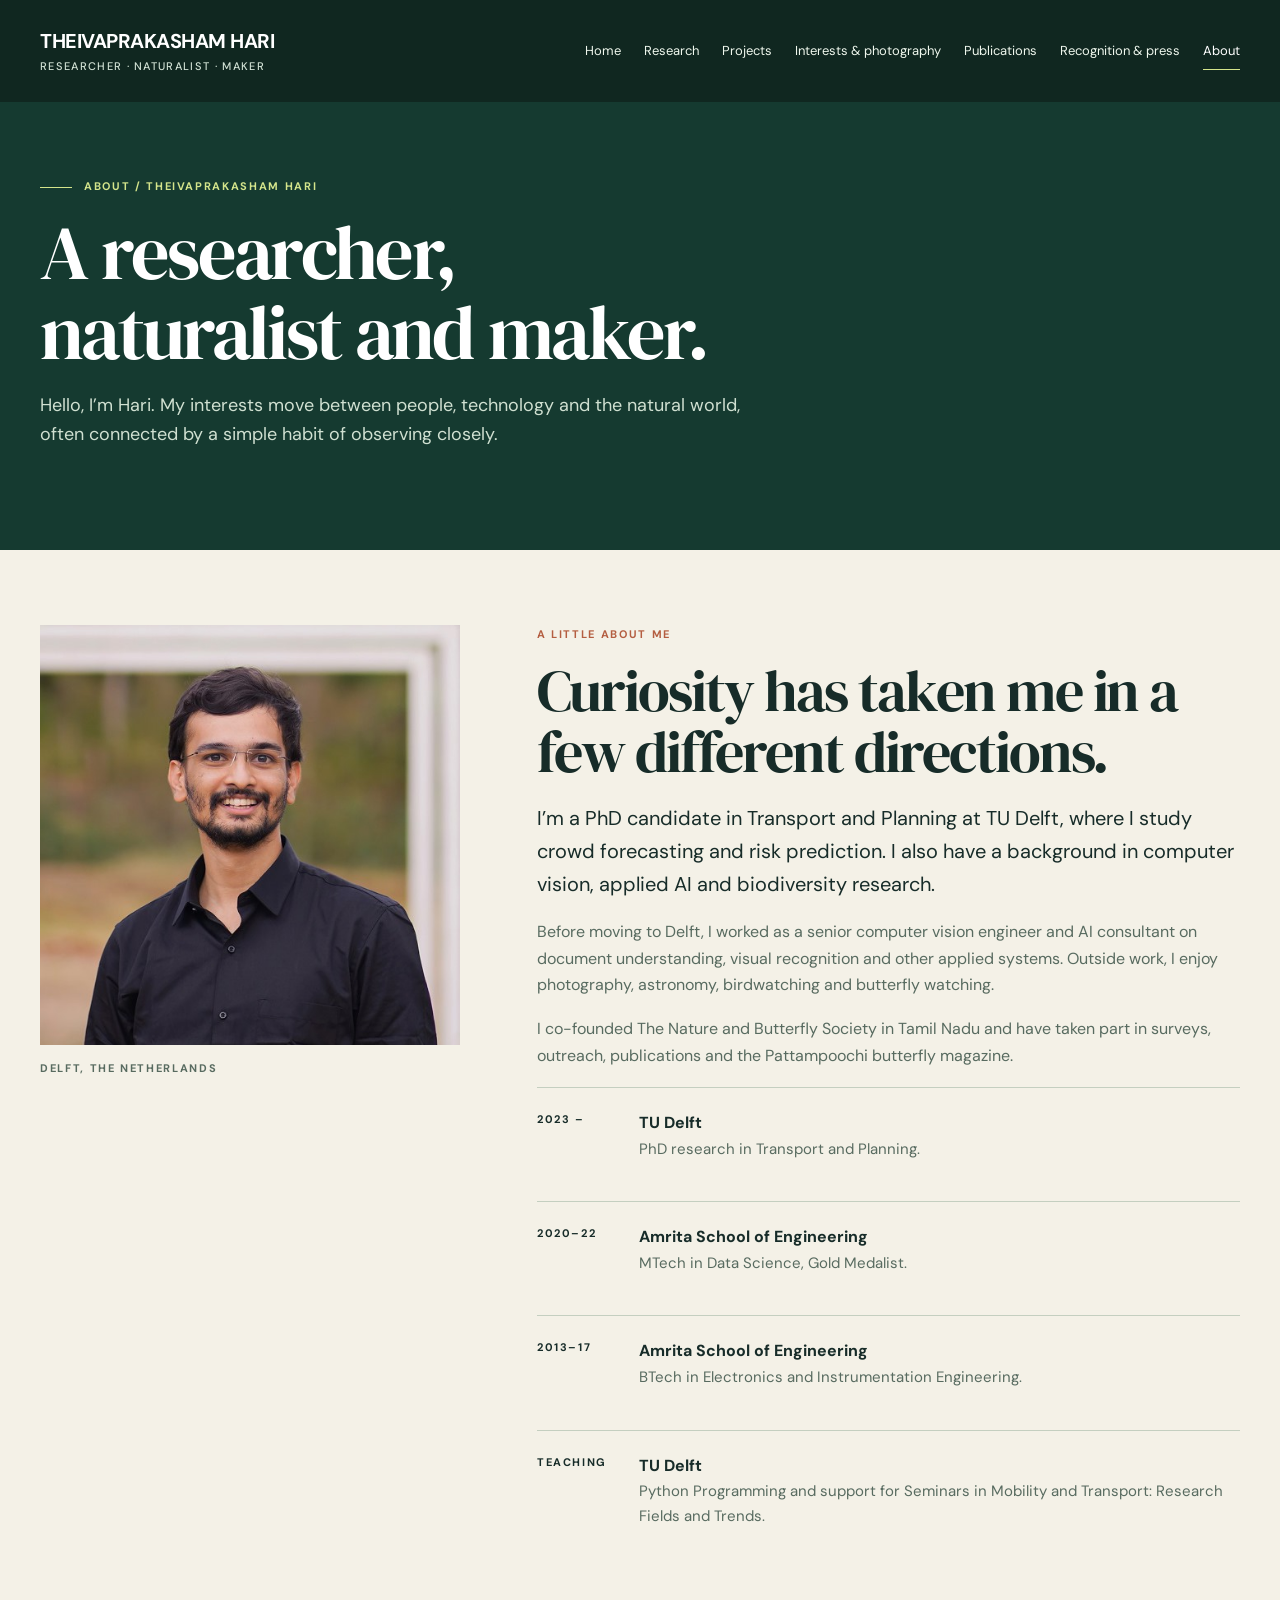
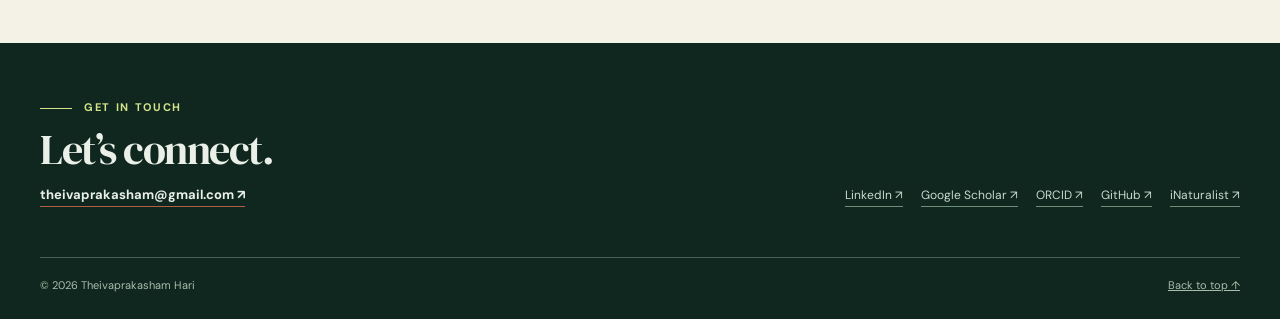
==== commit cabf4359: "Refresh portfolio with portrait and press stories" ====
--- a/about.html
+++ b/about.html
@@ -1 +1 @@
-<!doctype html><html lang="en"><head><meta charset="utf-8"><meta name="viewport" content="width=device-width,initial-scale=1"><meta name="description" content="Theivaprakasham Hari’s personal portfolio: research, photography, nature, projects and publications."><meta name="theme-color" content="#102720"><title>About | Theivaprakasham Hari</title><link rel="preconnect" href="https://fonts.googleapis.com"><link rel="preconnect" href="https://fonts.gstatic.com" crossorigin><link href="https://fonts.googleapis.com/css2?family=DM+Sans:wght@400;500;600;700&family=DM+Serif+Display:ital@0;1&display=swap" rel="stylesheet"><link rel="stylesheet" href="style.css?v=20261116-personal"></head><body><a class="skip" href="#main">Skip to content</a><header class="top"><div class="wrap topline"><a class="brand" href="index.html?v=20261116-personal">THEIVAPRAKASHAM HARI<small>Researcher · Naturalist · Maker</small></a><nav class="nav" aria-label="Main navigation"><a href="index.html?v=20261116-personal">Home</a><a href="research.html?v=20261116-personal">Research</a><a href="projects.html?v=20261116-personal">Projects</a><a href="interests.html?v=20261116-personal">Interests & photography</a><a href="publications.html?v=20261116-personal">Publications</a><a href="recognition.html?v=20261116-personal">Recognition & press</a><a href="about.html?v=20261116-personal" aria-current="page">About</a></nav><details class="mobile"><summary>Menu</summary><nav aria-label="Mobile navigation"><a href="index.html?v=20261116-personal">Home</a><a href="research.html?v=20261116-personal">Research</a><a href="projects.html?v=20261116-personal">Projects</a><a href="interests.html?v=20261116-personal">Interests & photography</a><a href="publications.html?v=20261116-personal">Publications</a><a href="recognition.html?v=20261116-personal">Recognition & press</a><a href="about.html?v=20261116-personal" aria-current="page">About</a></nav></details></div></header><main id="main"><header class="pagehead"><div class="wrap"><div class="eyebrow">About / Theivaprakasham Hari</div><h1>A researcher,<br>naturalist and maker.</h1><p>Hello, I’m Hari. My interests move between people, technology and the natural world, often connected by a simple habit of observing closely.</p></div></header><section class="section"><div class="wrap about-cols"><div><img class="portrait" src="https://avatars.githubusercontent.com/u/139249058?v=4" alt="Theivaprakasham Hari" loading="lazy"><p class="meta muted" style="margin-top:14px">Delft, the Netherlands</p></div><div><div class="kicker">A little about me</div><h2>Curiosity has taken me in a few different directions.</h2><p class="lead">I’m a PhD candidate in Transport and Planning at TU Delft, where I study crowd forecasting and risk prediction. I also have a background in computer vision, applied AI and biodiversity research.</p><p class="muted">Before moving to Delft, I worked as a senior computer vision engineer and AI consultant on document understanding, visual recognition and other applied systems. Outside work, I enjoy photography, astronomy, birdwatching and butterfly watching.</p><p class="muted">I co-founded The Nature and Butterfly Society in Tamil Nadu and have taken part in surveys, outreach, publications and the Pattampoochi butterfly magazine.</p><div class="milestone"><div class="meta">2023 –</div><div><strong>TU Delft</strong><p>PhD research in Transport and Planning.</p></div></div><div class="milestone"><div class="meta">2020–22</div><div><strong>Amrita School of Engineering</strong><p>MTech in Data Science, Gold Medalist.</p></div></div><div class="milestone"><div class="meta">2013–17</div><div><strong>Amrita School of Engineering</strong><p>BTech in Electronics and Instrumentation Engineering.</p></div></div><div class="milestone"><div class="meta">Teaching</div><div><strong>TU Delft</strong><p>Python Programming and support for Seminars in Mobility and Transport: Research Fields and Trends.</p></div></div></div></div></section></main><footer class="footer"><div class="wrap"><div class="footer-grid"><div><div class="eyebrow">Get in touch</div><h2>Let’s connect.</h2><a class="textlink" href="mailto:theivaprakasham@gmail.com">theivaprakasham@gmail.com ↗</a></div><div class="footer-nav"><a href="https://www.linkedin.com/in/theivaprakasham">LinkedIn ↗</a><a href="https://scholar.google.com/citations?user=qVr1HmcAAAAJ">Google Scholar ↗</a><a href="https://orcid.org/0000-0002-0603-8830">ORCID ↗</a><a href="https://github.com/theivaprakashamh">GitHub ↗</a><a href="https://www.inaturalist.org/users/theivaprakashamhari">iNaturalist ↗</a></div></div><div class="footnote"><span>© 2026 Theivaprakasham Hari</span><a href="#main">Back to top ↑</a></div></div></footer></body></html>+<!doctype html><html lang="en"><head><meta charset="utf-8"><meta name="viewport" content="width=device-width,initial-scale=1"><meta name="description" content="Theivaprakasham Hari’s personal portfolio: research, photography, nature, projects and publications."><meta name="theme-color" content="#102720"><title>About | Theivaprakasham Hari</title><link rel="preconnect" href="https://fonts.googleapis.com"><link rel="preconnect" href="https://fonts.gstatic.com" crossorigin><link href="https://fonts.googleapis.com/css2?family=DM+Sans:wght@400;500;600;700&family=DM+Serif+Display:ital@0;1&display=swap" rel="stylesheet"><link rel="stylesheet" href="style.css?v=20261117-portrait"></head><body><a class="skip" href="#main">Skip to content</a><header class="top"><div class="wrap topline"><a class="brand" href="index.html?v=20261117-portrait">THEIVAPRAKASHAM HARI<small>Researcher · Naturalist · Maker</small></a><nav class="nav" aria-label="Main navigation"><a href="index.html?v=20261117-portrait">Home</a><a href="research.html?v=20261117-portrait">Research</a><a href="projects.html?v=20261117-portrait">Projects</a><a href="interests.html?v=20261117-portrait">Interests & photography</a><a href="publications.html?v=20261117-portrait">Publications</a><a href="recognition.html?v=20261117-portrait">Recognition & press</a><a href="about.html?v=20261117-portrait" aria-current="page">About</a></nav><details class="mobile"><summary>Menu</summary><nav aria-label="Mobile navigation"><a href="index.html?v=20261117-portrait">Home</a><a href="research.html?v=20261117-portrait">Research</a><a href="projects.html?v=20261117-portrait">Projects</a><a href="interests.html?v=20261117-portrait">Interests & photography</a><a href="publications.html?v=20261117-portrait">Publications</a><a href="recognition.html?v=20261117-portrait">Recognition & press</a><a href="about.html?v=20261117-portrait" aria-current="page">About</a></nav></details></div></header><main id="main"><header class="pagehead"><div class="wrap"><div class="eyebrow">About / Theivaprakasham Hari</div><h1>A researcher,<br>naturalist and maker.</h1><p>Hello, I’m Hari. My interests move between people, technology and the natural world, often connected by a simple habit of observing closely.</p></div></header><section class="section"><div class="wrap about-cols"><div><img class="portrait" src="assets/theivaprakasham-hari.jpg" alt="Theivaprakasham Hari" loading="lazy"><p class="meta muted" style="margin-top:14px">Delft, the Netherlands</p></div><div><div class="kicker">A little about me</div><h2>Curiosity has taken me in a few different directions.</h2><p class="lead">I’m a PhD candidate in Transport and Planning at TU Delft, where I study crowd forecasting and risk prediction. I also have a background in computer vision, applied AI and biodiversity research.</p><p class="muted">Before moving to Delft, I worked as a senior computer vision engineer and AI consultant on document understanding, visual recognition and other applied systems. Outside work, I enjoy photography, astronomy, birdwatching and butterfly watching.</p><p class="muted">I co-founded The Nature and Butterfly Society in Tamil Nadu and have taken part in surveys, outreach, publications and the Pattampoochi butterfly magazine.</p><div class="milestone"><div class="meta">2023 –</div><div><strong>TU Delft</strong><p>PhD research in Transport and Planning.</p></div></div><div class="milestone"><div class="meta">2020–22</div><div><strong>Amrita School of Engineering</strong><p>MTech in Data Science, Gold Medalist.</p></div></div><div class="milestone"><div class="meta">2013–17</div><div><strong>Amrita School of Engineering</strong><p>BTech in Electronics and Instrumentation Engineering.</p></div></div><div class="milestone"><div class="meta">Teaching</div><div><strong>TU Delft</strong><p>Python Programming and support for Seminars in Mobility and Transport: Research Fields and Trends.</p></div></div></div></div></section></main><footer class="footer"><div class="wrap"><div class="footer-grid"><div><div class="eyebrow">Get in touch</div><h2>Let’s connect.</h2><a class="textlink" href="mailto:theivaprakasham@gmail.com">theivaprakasham@gmail.com ↗</a></div><div class="footer-nav"><a href="https://www.linkedin.com/in/theivaprakasham">LinkedIn ↗</a><a href="https://scholar.google.com/citations?user=qVr1HmcAAAAJ">Google Scholar ↗</a><a href="https://orcid.org/0000-0002-0603-8830">ORCID ↗</a><a href="https://github.com/theivaprakashamh">GitHub ↗</a><a href="https://www.inaturalist.org/users/theivaprakashamhari">iNaturalist ↗</a></div></div><div class="footnote"><span>© 2026 Theivaprakasham Hari</span><a href="#main">Back to top ↑</a></div></div></footer><script defer src="butterfly.js?v=20261117-portrait"></script></body></html>
--- a/style.css
+++ b/style.css
@@ -25,3 +25,61 @@
 @media(max-width:850px){.topline{min-height:82px}.brand{font-size:19px}.hero-title span{font-size:clamp(2.2rem,7vw,4.4rem)}.field-trail{right:-14px;width:95px;height:165px}.hero-grid{gap:45px}}
 @media(max-width:540px){.wrap{width:calc(100% - 32px)}.topline{gap:10px}.brand{font-size:clamp(15px,4.3vw,19px)}.brand small{font-size:10px;letter-spacing:.08em}.mobile summary{font-size:13px;padding:7px 11px}.hero-title span{font-size:clamp(1.85rem,8.7vw,2.9rem)}.hero-title em{font-size:clamp(2.45rem,11vw,3.5rem)}.hero-grid{padding-top:46px}.photo-hero{height:auto;aspect-ratio:4/3}.photo-caption{max-width:100%;line-height:1.4}.field-trail{right:-8px;top:-23px}.footer a{overflow-wrap:anywhere}}
 @media(prefers-reduced-motion:reduce){.field-trail path,.field-trail circle{animation:none}.feature-card{transition:none}.feature-card:hover{transform:none}}
+
+
+/* A little field visitor, visible only during scrolling. */
+.scroll-butterfly{position:fixed;top:0;left:0;width:65px;height:60px;z-index:100;pointer-events:none;opacity:0;transition:opacity .28s ease,transform .18s ease-out;will-change:transform}
+.scroll-butterfly.is-flying{opacity:.96}
+.scroll-butterfly svg{width:100%;height:100%;filter:drop-shadow(0 2px 2px #0007);overflow:visible}
+.butterfly-wing{transform-box:view-box}
+.wing-left{transform-origin:40px 36px;animation:flap-left .28s ease-in-out infinite alternate}
+.wing-right{transform-origin:40px 36px;animation:flap-right .28s ease-in-out infinite alternate}
+@keyframes flap-left{to{transform:scaleX(.45)}}
+@keyframes flap-right{to{transform:scaleX(.45)}}
+@media(max-width:540px){.scroll-butterfly{width:49px;height:46px}}
+@media(prefers-reduced-motion:reduce){.scroll-butterfly{display:none}.butterfly-wing{animation:none}}
+
+/* Field notes and selected milestones */
+.story-section{background:#efeadd}.story-grid{display:grid;grid-template-columns:repeat(3,minmax(0,1fr));gap:18px}.story-card{position:relative;overflow:hidden;min-height:255px;padding:30px;background:#e1e7d9;display:flex;flex-direction:column;align-items:flex-start;transition:transform .3s ease,box-shadow .3s ease}.story-card:nth-child(3){background:#ecddd0}.story-card-feature{background:#173d31;color:#f7f7eb}.story-card h3{max-width:260px;position:relative}.story-card p{font-size:15px;max-width:320px;position:relative}.story-card .textlink{margin-top:auto;position:relative}.story-card:hover,.story-card:focus-within{transform:translateY(-5px);box-shadow:0 16px 26px #142c1b1c}.story-year{display:block;font-size:11px;letter-spacing:.14em;text-transform:uppercase;font-weight:700;margin-bottom:32px;color:#536c5d}.story-card-feature .story-year{color:#d4e48b}.orbit-sketch{position:absolute;width:155px;right:-23px;top:-15px;color:#c4df9f;opacity:.5;animation:field-orbit 22s linear infinite}.gallery figure{overflow:hidden}.gallery img{transition:transform .65s ease}.gallery figure:hover img{transform:scale(1.025)}.photo-hero img{animation:photo-arrive .8s ease-out both}@keyframes field-orbit{to{transform:rotate(360deg)}}@keyframes photo-arrive{from{opacity:.5;transform:translateY(8px)}to{opacity:1;transform:translateY(0)}}@media(max-width:850px){.story-grid{grid-template-columns:1fr 1fr}.story-card-feature{grid-column:span 1}}@media(max-width:540px){.story-grid{grid-template-columns:1fr}.story-card{min-height:215px}.story-year{margin-bottom:22px}}@media(prefers-reduced-motion:reduce){.orbit-sketch,.photo-hero img{animation:none}.story-card,.gallery img{transition:none}.story-card:hover,.story-card:focus-within,.gallery figure:hover img{transform:none}}
+
+/* Portrait, fieldwork and stories */
+.personal-hero{overflow:hidden;position:relative;background:#102720}
+.personal-hero:before{content:'';position:absolute;inset:0;pointer-events:none;background:radial-gradient(circle at 94% 12%,#40634a 0,transparent 31%),radial-gradient(circle at 4% 95%,#263f31 0,transparent 30%)}
+.personal-grid{position:relative;grid-template-columns:1fr .92fr;gap:70px;min-height:650px;padding-top:76px;padding-bottom:86px}
+.hero-prelude{font-size:16px!important;margin:35px 0 4px!important;color:#c7dbc8!important}
+.personal-intro .hero-title{font-size:clamp(57px,6vw,88px);margin:0 0 18px;line-height:.98}
+.personal-intro .hero-title span{font-size:clamp(2.1rem,4.15vw,4.4rem);letter-spacing:-.045em}
+.personal-intro .hero-statement{font-family:'DM Serif Display',Georgia,serif;font-size:clamp(28px,2.75vw,42px);line-height:1.13;color:#f2f4e9;letter-spacing:-.025em;margin-bottom:19px}
+.personal-intro .hero-statement em{font-weight:400;color:#d4e48b}
+.personal-intro .hero-description{font-size:16px;max-width:510px;line-height:1.75;color:#cfdfd1}
+.personal-coordinates{margin-top:53px;display:flex;gap:22px;flex-wrap:wrap;font-size:10px;font-weight:700;color:#b7cdbb;letter-spacing:.15em}
+.personal-visual{position:relative;padding:10px 34px 60px 0;max-width:570px;width:100%;justify-self:end}
+.portrait-outline{position:absolute;border:1px solid #aac58e;inset:0 52px 72px -16px;pointer-events:none}
+.hero-portrait{position:relative;margin:0;overflow:hidden;background:#bfcab8}
+.hero-portrait img{width:100%;aspect-ratio:1 / 1;object-fit:cover;object-position:center 42%;animation:portrait-enter .9s ease-out both}
+.hero-portrait figcaption{position:absolute;bottom:0;left:0;right:0;background:linear-gradient(transparent,#102720dc);padding:38px 18px 15px;color:#fff;font-size:10px;letter-spacing:.13em;font-weight:700}
+.hero-portrait figcaption span,.butterfly-inset figcaption span{opacity:.8;font-weight:400}
+.butterfly-inset{position:absolute;width:39%;right:0;bottom:0;margin:0;background:#e5edcf;padding:7px 7px 0;box-shadow:0 15px 35px #0005;transform:rotate(3deg)}
+.butterfly-inset img{width:100%;aspect-ratio:1.22;object-fit:cover}
+.butterfly-inset figcaption{color:#203a2b;padding:7px 2px;font-size:9px;letter-spacing:.08em;font-weight:700}
+.hero-stamp{position:absolute;top:28px;right:0;width:74px;height:74px;border:1px solid #d4e48b;border-radius:50%;background:#173d31;color:#d4e48b;display:flex;flex-direction:column;align-items:center;justify-content:center;gap:1px;font-size:7px;letter-spacing:.08em;font-weight:700;animation:gentle-rock 6s ease-in-out infinite}
+.hero-stamp strong{font-size:22px;line-height:1}
+.press-section{background:#f5f1e6}.press-section h2 em{color:#af593e;font-weight:400}
+.press-cards{display:grid;grid-template-columns:repeat(2,minmax(0,1fr));gap:24px}
+.press-card{display:grid;grid-template-columns:minmax(150px,.9fr) minmax(0,1.1fr);background:#fffdf6;border:1px solid #d8decf;min-height:235px;transition:transform .25s ease,box-shadow .25s ease}
+.press-card:hover,.press-card:focus-within{transform:translateY(-4px);box-shadow:0 12px 28px #152e201a}
+.press-visual{min-height:235px;position:relative;background:#243e30;color:#edf4df;overflow:hidden;display:flex;align-items:center;justify-content:center;padding:20px;text-decoration:none}
+.press-visual img{position:absolute;inset:0;width:100%;height:100%;object-fit:cover;transition:transform .5s ease}
+.press-visual img[hidden]{display:none}.press-card:hover .press-visual img{transform:scale(1.035)}
+.press-fallback{font-size:13px;text-align:center;line-height:1.5}
+.press-copy{padding:25px 22px;display:flex;flex-direction:column;align-items:flex-start}
+.press-source{color:#a55339;font-size:10px;letter-spacing:.12em;font-weight:700;margin-bottom:15px}.press-source span{color:#687b6e}
+.press-copy h3{font-size:27px}.press-copy p{font-size:14px;color:#52675a;line-height:1.6}.press-copy .textlink{margin-top:auto}
+.press-copy small{margin-top:13px;color:#697b70;font-size:10px}.press-more{margin-top:25px}
+@keyframes portrait-enter{from{opacity:.5;transform:translateY(10px)}to{opacity:1;transform:translateY(0)}}
+@keyframes gentle-rock{0%,100%{transform:rotate(-8deg)}50%{transform:rotate(8deg)}}
+@media(max-width:1000px){.personal-grid{gap:40px}.press-card{grid-template-columns:1fr}.press-visual{min-height:190px}.press-copy{min-height:230px}}
+@media(max-width:850px){.personal-grid{grid-template-columns:1fr;gap:54px;min-height:0}.personal-visual{justify-self:center;width:min(100%,570px)}.personal-coordinates{margin-top:35px}.personal-intro .hero-title span{font-size:clamp(2.2rem,7vw,4.4rem)}}
+@media(max-width:540px){.personal-grid{padding-top:46px;padding-bottom:60px}.personal-intro .hero-title span{font-size:clamp(1.85rem,8.7vw,2.9rem)}.personal-intro .hero-title{font-size:58px}.personal-intro .hero-statement{font-size:28px}.personal-visual{padding:10px 20px 52px 0}.portrait-outline{inset:0 35px 62px -8px}.hero-stamp{width:62px;height:62px;font-size:6px}.hero-stamp strong{font-size:18px}.butterfly-inset{width:43%}.press-cards{grid-template-columns:1fr}.press-card{grid-template-columns:1fr 1.1fr;min-height:205px}.press-visual{min-height:205px}.press-copy{min-height:205px;padding:18px 15px}.press-copy h3{font-size:22px}.press-copy p{font-size:13px}.press-source{font-size:9px;line-height:1.4}}
+@media(max-width:370px){.press-card{grid-template-columns:1fr}.press-visual{min-height:170px}}
+@media(prefers-reduced-motion:reduce){.hero-portrait img,.hero-stamp{animation:none}.press-card,.press-visual img{transition:none}.press-card:hover,.press-card:focus-within,.press-card:hover .press-visual img{transform:none}}
